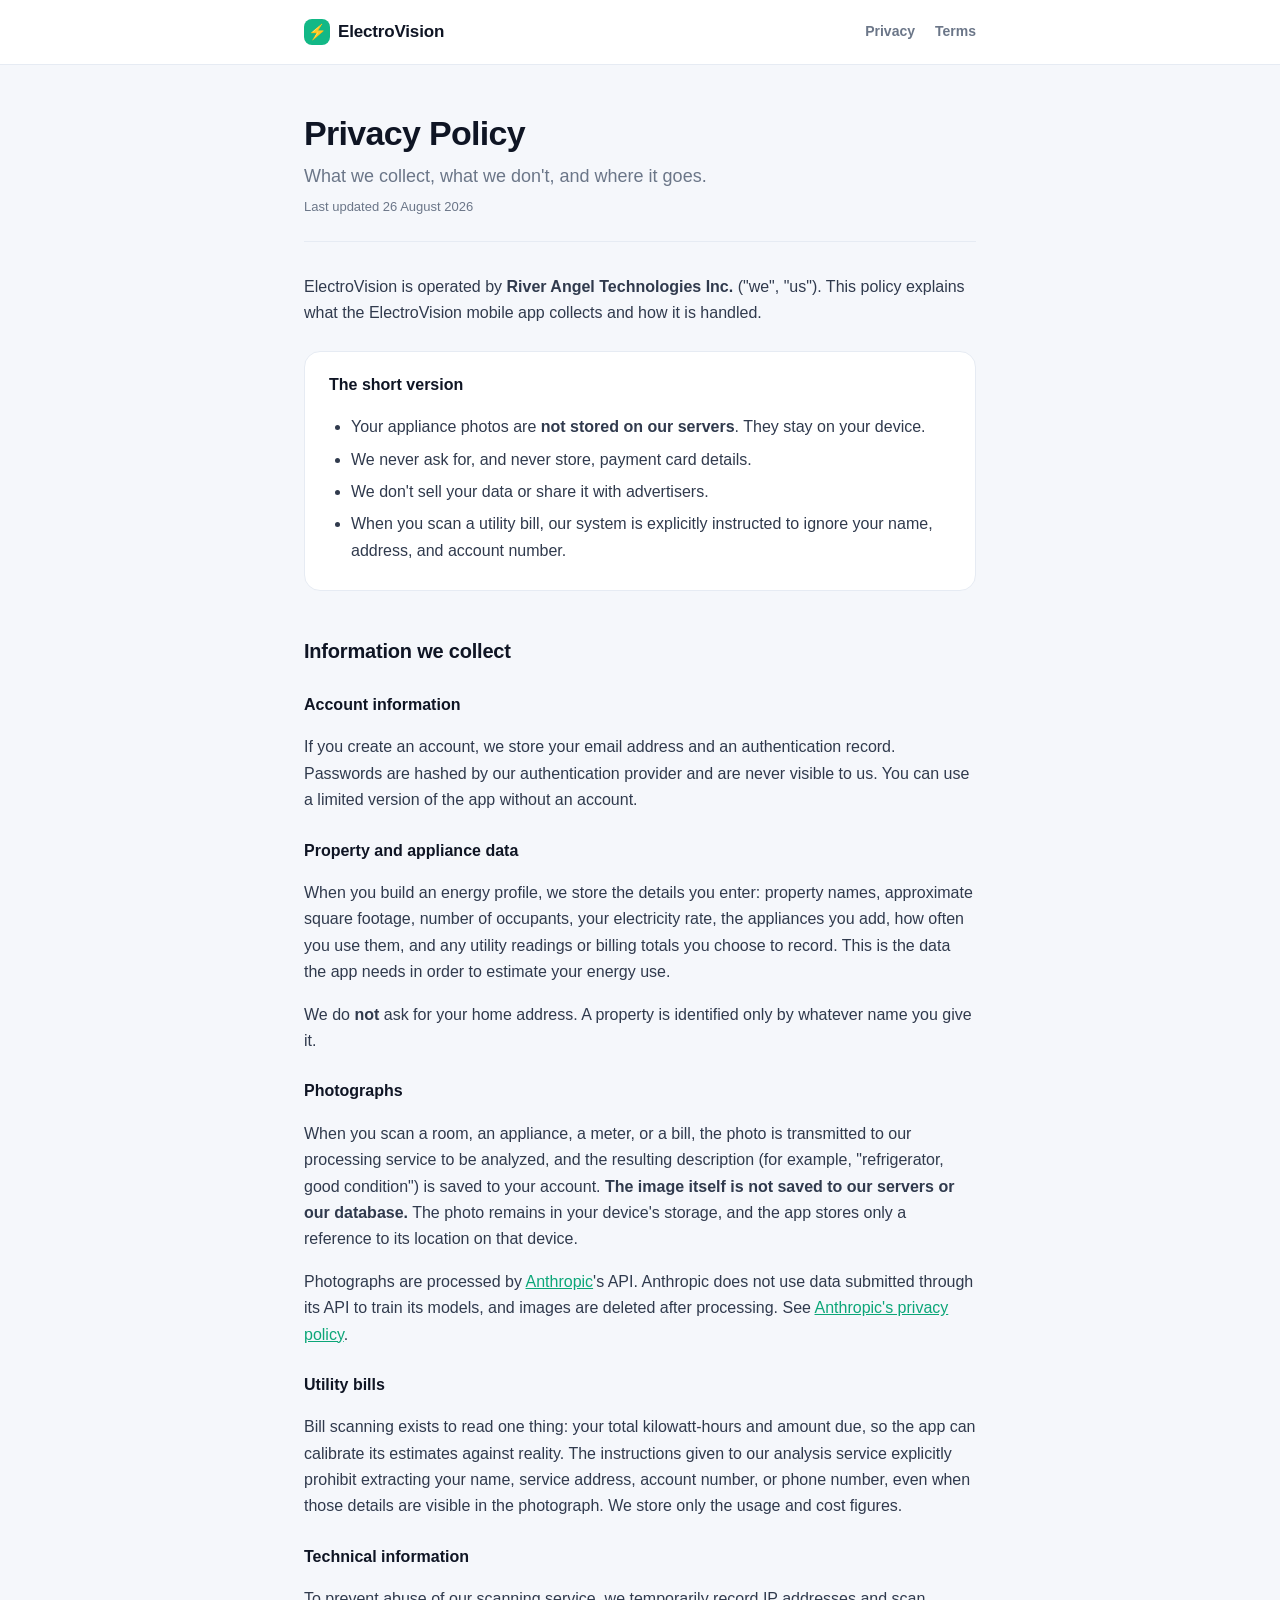
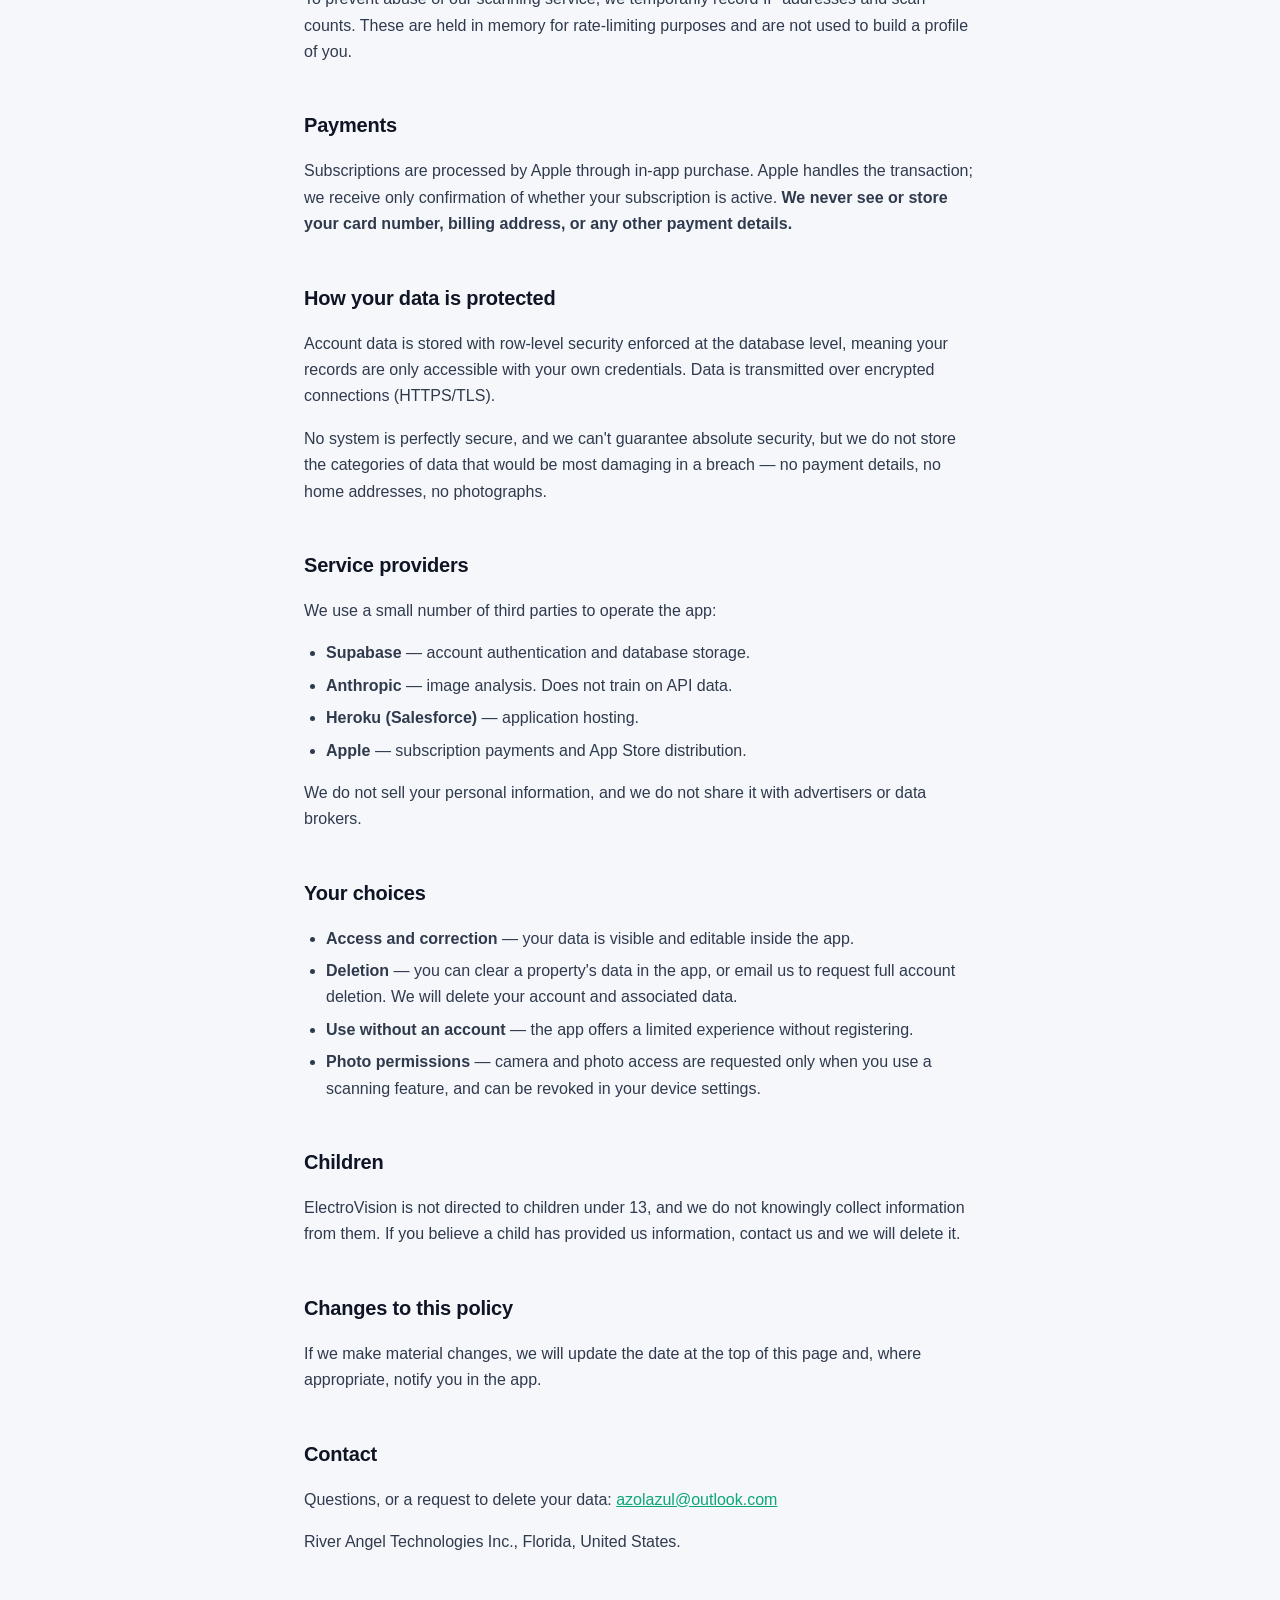
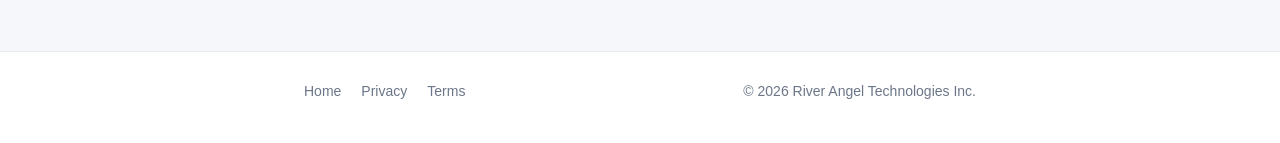
==== privacy/index.html @ 75286576 "Working contact address, and one canonical file per page Contact is azolazul@outlook.com for now. Th" ====
<!doctype html>
<html lang="en">
<head>
<meta charset="utf-8">
<meta name="viewport" content="width=device-width, initial-scale=1">
<title>Privacy Policy — ElectroVision</title>
<meta name="description" content="How ElectroVision handles your data.">
<link rel="stylesheet" href="../style.css">
</head>
<body>

<header>
  <div class="bar">
    <a class="logo" href="/"><span class="spark">&#9889;</span> ElectroVision</a>
    <nav>
      <a href="/privacy/">Privacy</a>
      <a href="/terms/">Terms</a>
    </nav>
  </div>
</header>

<main>
  <h1>Privacy Policy</h1>
  <p class="lede">What we collect, what we don't, and where it goes.</p>
  <p class="updated">Last updated 26 August 2026</p>

  <p>ElectroVision is operated by <strong>River Angel Technologies Inc.</strong>
  ("we", "us"). This policy explains what the ElectroVision mobile app collects
  and how it is handled.</p>

  <div class="card">
    <h3>The short version</h3>
    <ul>
      <li>Your appliance photos are <strong>not stored on our servers</strong>. They stay on your device.</li>
      <li>We never ask for, and never store, payment card details.</li>
      <li>We don't sell your data or share it with advertisers.</li>
      <li>When you scan a utility bill, our system is explicitly instructed to ignore your name, address, and account number.</li>
    </ul>
  </div>

  <h2>Information we collect</h2>

  <h3>Account information</h3>
  <p>If you create an account, we store your email address and an authentication
  record. Passwords are hashed by our authentication provider and are never
  visible to us. You can use a limited version of the app without an account.</p>

  <h3>Property and appliance data</h3>
  <p>When you build an energy profile, we store the details you enter: property
  names, approximate square footage, number of occupants, your electricity rate,
  the appliances you add, how often you use them, and any utility readings or
  billing totals you choose to record. This is the data the app needs in order to
  estimate your energy use.</p>
  <p>We do <strong>not</strong> ask for your home address. A property is
  identified only by whatever name you give it.</p>

  <h3>Photographs</h3>
  <p>When you scan a room, an appliance, a meter, or a bill, the photo is
  transmitted to our processing service to be analyzed, and the resulting
  description (for example, "refrigerator, good condition") is saved to your
  account. <strong>The image itself is not saved to our servers or our
  database.</strong> The photo remains in your device's storage, and the app
  stores only a reference to its location on that device.</p>
  <p>Photographs are processed by <a href="https://www.anthropic.com/">Anthropic</a>'s
  API. Anthropic does not use data submitted through its API to train its models,
  and images are deleted after processing. See
  <a href="https://www.anthropic.com/legal/privacy">Anthropic's privacy policy</a>.</p>

  <h3>Utility bills</h3>
  <p>Bill scanning exists to read one thing: your total kilowatt-hours and
  amount due, so the app can calibrate its estimates against reality. The
  instructions given to our analysis service explicitly prohibit extracting your
  name, service address, account number, or phone number, even when those details
  are visible in the photograph. We store only the usage and cost figures.</p>

  <h3>Technical information</h3>
  <p>To prevent abuse of our scanning service, we temporarily record IP addresses
  and scan counts. These are held in memory for rate-limiting purposes and are
  not used to build a profile of you.</p>

  <h2>Payments</h2>
  <p>Subscriptions are processed by Apple through in-app purchase. Apple handles
  the transaction; we receive only confirmation of whether your subscription is
  active. <strong>We never see or store your card number, billing address, or any
  other payment details.</strong></p>

  <h2>How your data is protected</h2>
  <p>Account data is stored with row-level security enforced at the database
  level, meaning your records are only accessible with your own credentials. Data
  is transmitted over encrypted connections (HTTPS/TLS).</p>
  <p>No system is perfectly secure, and we can't guarantee absolute security, but
  we do not store the categories of data that would be most damaging in a breach
  — no payment details, no home addresses, no photographs.</p>

  <h2>Service providers</h2>
  <p>We use a small number of third parties to operate the app:</p>
  <ul>
    <li><strong>Supabase</strong> — account authentication and database storage.</li>
    <li><strong>Anthropic</strong> — image analysis. Does not train on API data.</li>
    <li><strong>Heroku (Salesforce)</strong> — application hosting.</li>
    <li><strong>Apple</strong> — subscription payments and App Store distribution.</li>
  </ul>
  <p>We do not sell your personal information, and we do not share it with
  advertisers or data brokers.</p>

  <h2>Your choices</h2>
  <ul>
    <li><strong>Access and correction</strong> — your data is visible and editable inside the app.</li>
    <li><strong>Deletion</strong> — you can clear a property's data in the app, or email us to request full account deletion. We will delete your account and associated data.</li>
    <li><strong>Use without an account</strong> — the app offers a limited experience without registering.</li>
    <li><strong>Photo permissions</strong> — camera and photo access are requested only when you use a scanning feature, and can be revoked in your device settings.</li>
  </ul>

  <h2>Children</h2>
  <p>ElectroVision is not directed to children under 13, and we do not knowingly
  collect information from them. If you believe a child has provided us
  information, contact us and we will delete it.</p>

  <h2>Changes to this policy</h2>
  <p>If we make material changes, we will update the date at the top of this page
  and, where appropriate, notify you in the app.</p>

  <h2>Contact</h2>
  <p>Questions, or a request to delete your data:
  <a href="mailto:azolazul@outlook.com">azolazul@outlook.com</a></p>
  <p>River Angel Technologies Inc., Florida, United States.</p>
</main>

<footer>
  <div class="foot">
    <a href="/">Home</a>
    <a href="/privacy/">Privacy</a>
    <a href="/terms/">Terms</a>
    <span class="who">&copy; 2026 River Angel Technologies Inc.</span>
  </div>
</footer>

</body>
</html>
---- style.css ----
/* ElectroVision site — mirrors the app's tokens so the web and product read
   as one thing. Light ground, electric green as the single accent. */
:root {
  --bg: #f5f7fb;
  --surface: #ffffff;
  --ink: #0f1524;
  --ink-soft: #6b7688;
  --line: #e6ebf3;
  --primary: #12b886;
  --primary-dark: #0ca678;
  --maxw: 720px;
}

* { box-sizing: border-box; }

html { -webkit-text-size-adjust: 100%; }

body {
  margin: 0;
  background: var(--bg);
  color: var(--ink);
  font: 16px/1.65 -apple-system, BlinkMacSystemFont, "Segoe UI", Roboto,
        "Helvetica Neue", Arial, sans-serif;
}

header {
  border-bottom: 1px solid var(--line);
  background: var(--surface);
}

.bar {
  max-width: var(--maxw);
  margin: 0 auto;
  padding: 18px 24px;
  display: flex;
  align-items: center;
  gap: 12px;
  flex-wrap: wrap;
}

.logo {
  font-weight: 700;
  font-size: 17px;
  letter-spacing: -0.01em;
  color: var(--ink);
  text-decoration: none;
  display: flex;
  align-items: center;
  gap: 8px;
}

.spark {
  width: 26px; height: 26px;
  border-radius: 8px;
  background: var(--primary);
  display: grid; place-items: center;
  color: #fff; font-size: 15px;
}

nav { margin-left: auto; display: flex; gap: 20px; }

nav a {
  color: var(--ink-soft);
  text-decoration: none;
  font-size: 14px;
  font-weight: 600;
}

nav a:hover { color: var(--primary-dark); }

main {
  max-width: var(--maxw);
  margin: 0 auto;
  padding: 48px 24px 80px;
}

h1 {
  font-size: 34px;
  line-height: 1.2;
  letter-spacing: -0.02em;
  margin: 0 0 8px;
}

h2 {
  font-size: 20px;
  letter-spacing: -0.01em;
  margin: 40px 0 10px;
  padding-top: 4px;
}

h3 { font-size: 16px; margin: 24px 0 6px; }

p, li { color: #303a4d; }

.lede { font-size: 18px; color: var(--ink-soft); margin: 0 0 4px; }

.updated {
  font-size: 13px;
  color: var(--ink-soft);
  margin: 0 0 32px;
  padding-bottom: 24px;
  border-bottom: 1px solid var(--line);
}

.card {
  background: var(--surface);
  border: 1px solid var(--line);
  border-radius: 16px;
  padding: 20px 24px;
  margin: 24px 0;
}

.card h3 { margin-top: 0; }

.card p:last-child, .card ul:last-child { margin-bottom: 0; }

/* A caution card. Amber rather than red — this is something to read carefully,
   not an error. Uses a left rule instead of a full tint so it stays legible. */
.notice {
  border-left: 4px solid var(--amber, #ffb020);
  background: #fffbf2;
  border-color: #f5e3c2;
  border-left-color: #ffb020;
}

ul { padding-left: 22px; }
li { margin: 6px 0; }

a { color: var(--primary-dark); }

code {
  background: #eef2f8;
  padding: 2px 6px;
  border-radius: 5px;
  font-size: 13px;
}

footer {
  border-top: 1px solid var(--line);
  background: var(--surface);
}

.foot {
  max-width: var(--maxw);
  margin: 0 auto;
  padding: 28px 24px 40px;
  font-size: 14px;
  color: var(--ink-soft);
  display: flex;
  gap: 20px;
  flex-wrap: wrap;
}

.foot a { color: var(--ink-soft); text-decoration: none; }
.foot a:hover { color: var(--primary-dark); }
.foot .who { margin-left: auto; }

@media (max-width: 600px) {
  h1 { font-size: 28px; }
  main { padding: 36px 20px 64px; }
  .foot .who { margin-left: 0; width: 100%; }
}
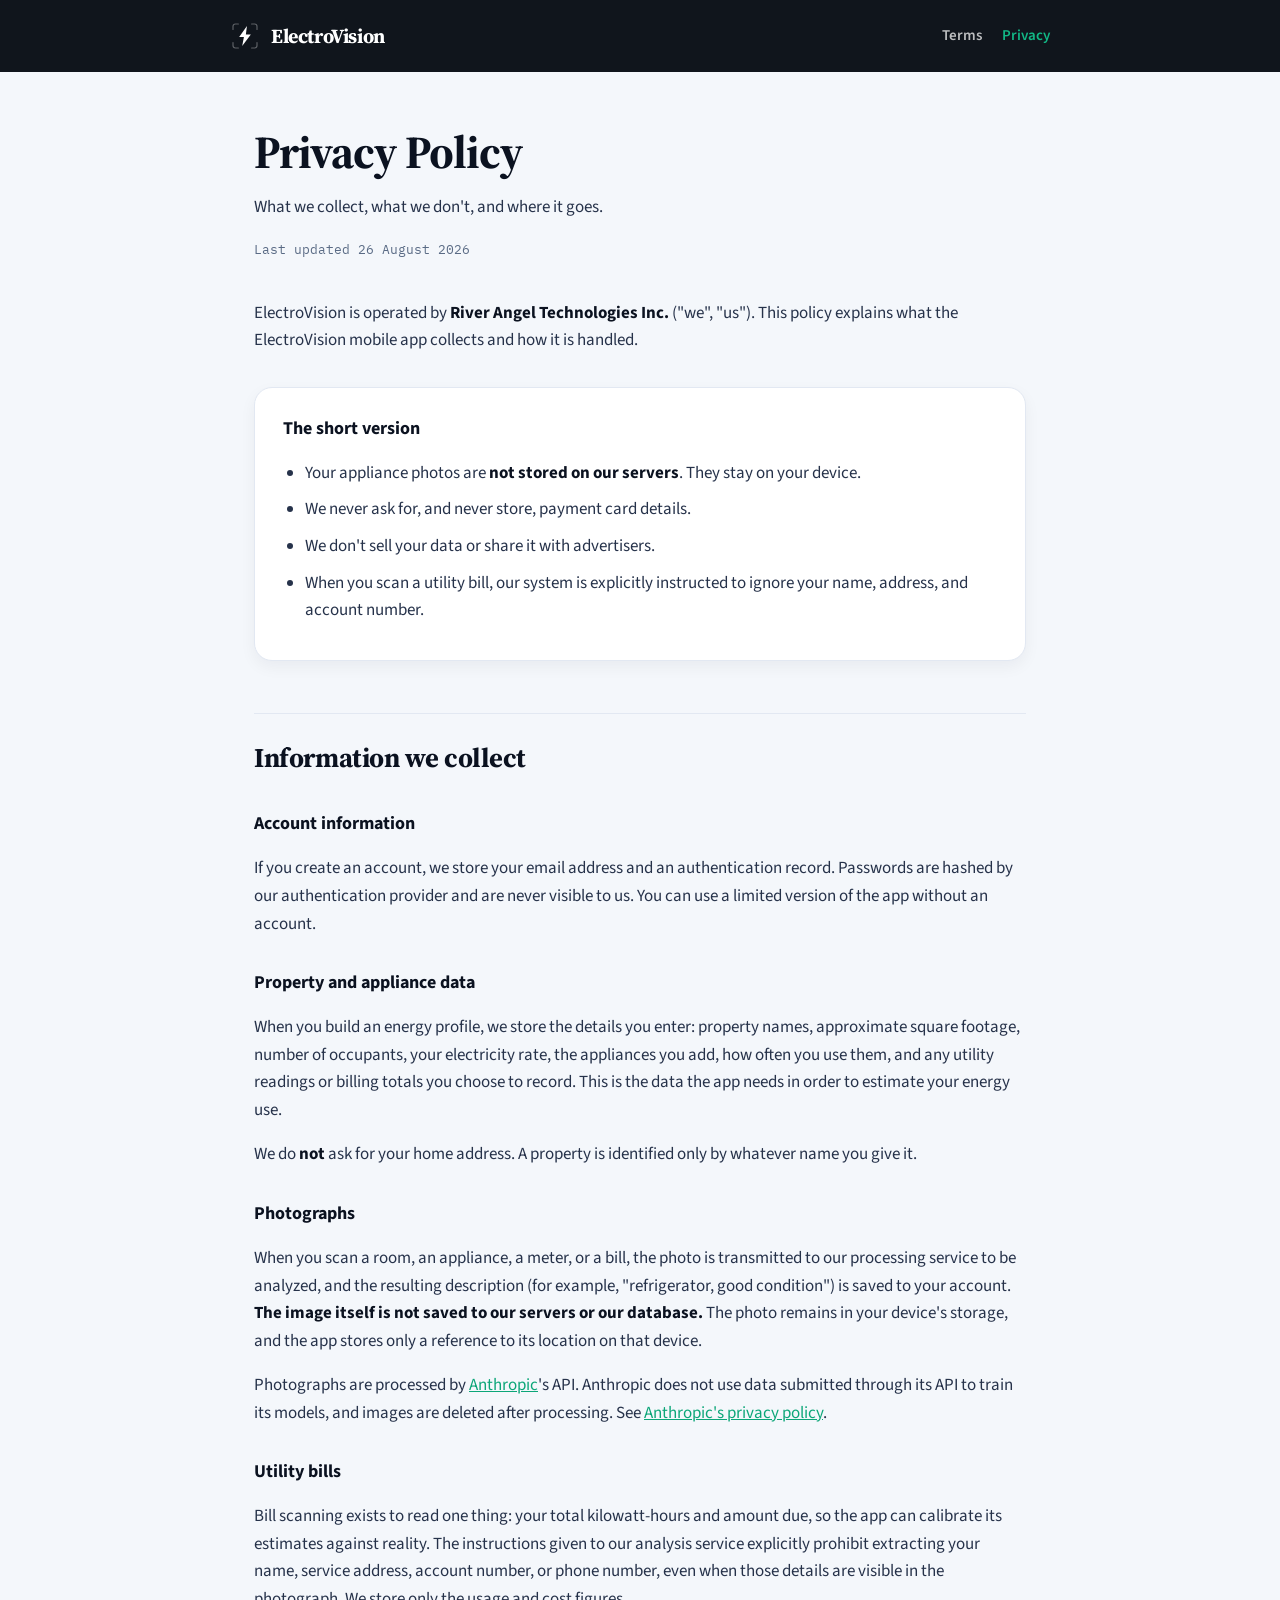
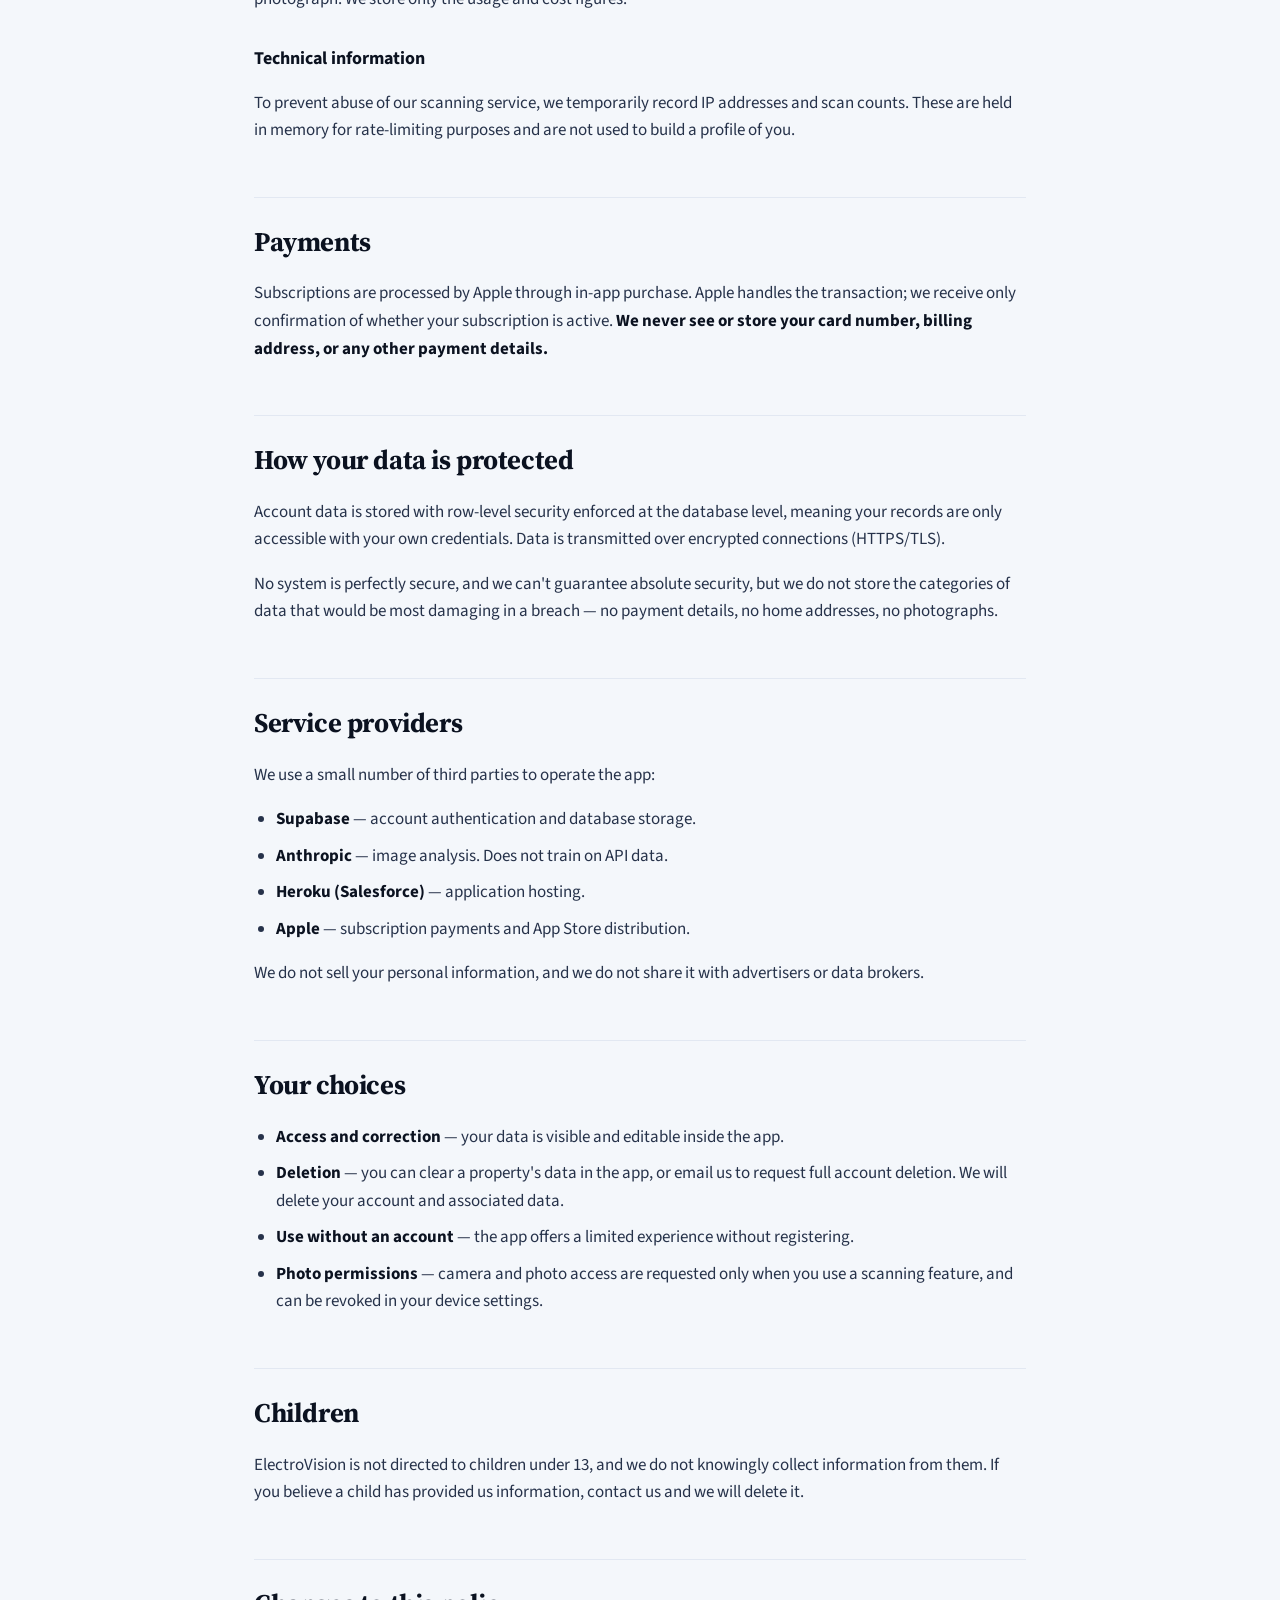
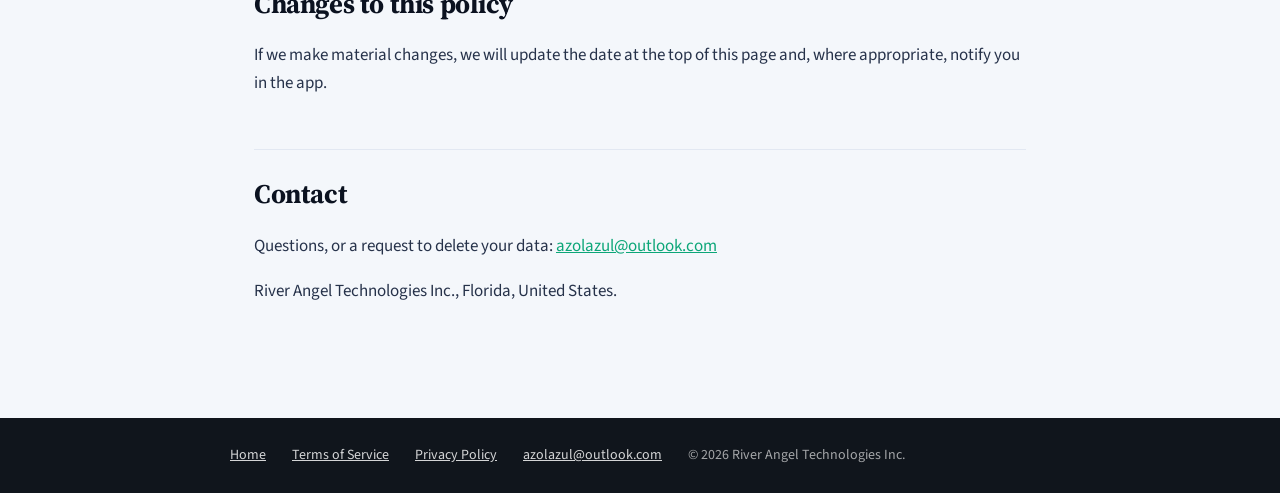
==== commit ab66d7b9: "feat(site): the Claude Design landing page, made responsive Ports the artboard from the design expor" ====
--- a/privacy/index.html
+++ b/privacy/index.html
@@ -5,22 +5,24 @@
 <meta name="viewport" content="width=device-width, initial-scale=1">
 <title>Privacy Policy — ElectroVision</title>
 <meta name="description" content="How ElectroVision handles your data.">
-<link rel="stylesheet" href="../style.css">
+<link rel="icon" href="/favicon.png">
+<link rel="stylesheet" href="/tokens/fonts.css">
+<link rel="stylesheet" href="/legal.css">
 </head>
 <body>
 
-<header>
-  <div class="bar">
-    <a class="logo" href="/"><span class="spark">&#9889;</span> ElectroVision</a>
+<header class="bar">
+  <div class="bar-inner">
+    <a class="brand" href="/"><svg width="30" height="30" viewBox="0 0 100 100" aria-hidden="true"><g fill="none" stroke="rgba(255,255,255,.32)" stroke-width="4" stroke-linecap="round"><path d="M10 28V18a8 8 0 0 1 8-8h10"/><path d="M72 10h10a8 8 0 0 1 8 8v10"/><path d="M90 72v10a8 8 0 0 1-8 8H72"/><path d="M28 90H18a8 8 0 0 1-8-8V72"/></g><path d="M60 4 24 55h22l-8 41 40-53H55z" fill="#FFFFFF" transform="translate(50 50) scale(.72) translate(-51 -50)"/></svg><span>ElectroVision</span></a>
     <nav>
-      <a href="/privacy/">Privacy</a>
       <a href="/terms/">Terms</a>
+      <a href="/privacy/" aria-current="page">Privacy</a>
     </nav>
   </div>
 </header>
 
 <main>
-  <h1>Privacy Policy</h1>
+<h1>Privacy Policy</h1>
   <p class="lede">What we collect, what we don't, and where it goes.</p>
   <p class="updated">Last updated 26 August 2026</p>
 
@@ -129,9 +131,10 @@
 <footer>
   <div class="foot">
     <a href="/">Home</a>
-    <a href="/privacy/">Privacy</a>
-    <a href="/terms/">Terms</a>
-    <span class="who">&copy; 2026 River Angel Technologies Inc.</span>
+    <a href="/terms/">Terms of Service</a>
+    <a href="/privacy/">Privacy Policy</a>
+    <a href="mailto:azolazul@outlook.com">azolazul@outlook.com</a>
+    <span>&copy; 2026 River Angel Technologies Inc.</span>
   </div>
 </footer>
 
--- a/tokens/fonts.css
+++ b/tokens/fonts.css
@@ -0,0 +1,12 @@
+/* ElectroVision webfonts.
+ * The shipped app uses system fonts; the professional pitch deck used
+ * Georgia (serif headings) + Calibri (body). We substitute closely-matched
+ * Google Fonts so the institutional B2B register renders consistently
+ * everywhere, and add IBM Plex Mono for energy data (kWh, $, scores, meter).
+ *
+ * SUBSTITUTION FLAGGED IN README:
+ *   Source Serif 4  ≈ Georgia   (institutional display / big stats)
+ *   Source Sans 3   ≈ Calibri   (UI + body)
+ *   IBM Plex Mono   (new)        (numeric / technical energy data)
+ */
+@import url("https://fonts.googleapis.com/css2?family=Source+Serif+4:ital,opsz,wght@0,8..60,400;0,8..60,500;0,8..60,600;0,8..60,700;1,8..60,400&family=Source+Sans+3:ital,wght@0,400;0,500;0,600;0,700;0,800;1,400&family=Outfit:wght@500;600;700&family=IBM+Plex+Mono:wght@400;500;600;700&display=swap");
--- a/legal.css
+++ b/legal.css
@@ -0,0 +1,96 @@
+/* Terms and Privacy — same brand as the landing page, but set for reading.
+ *
+ * These are long documents someone may actually have to work through, so the
+ * measure is capped and the type is larger than marketing copy. The landing
+ * page's dark hero is deliberately not repeated: a wall of dark grey behind
+ * 2,000 words is hostile to read.
+ */
+:root {
+  --ink: #0B1220;
+  --ink-soft: #5A6B85;
+  --green: #12B886;
+  --green-dark: #0CA678;
+  --ground: #10151C;
+  --page: #F4F7FB;
+  --line: #E2E8F2;
+}
+
+* { box-sizing: border-box; }
+body {
+  margin: 0;
+  background: var(--page);
+  color: var(--ink);
+  font-family: 'Source Sans 3', -apple-system, BlinkMacSystemFont, "Segoe UI", sans-serif;
+  font-size: 17px;
+  line-height: 1.62;
+}
+
+/* --- header --------------------------------------------------------------- */
+.bar {
+  background: var(--ground);
+  padding: 20px 24px;
+}
+.bar-inner {
+  max-width: 820px; margin: 0 auto;
+  display: flex; align-items: center; justify-content: space-between; gap: 20px;
+}
+.brand { display: flex; align-items: center; gap: 11px; text-decoration: none; }
+.brand span {
+  font-family: 'Source Serif 4', Georgia, serif; font-weight: 700;
+  font-size: 20px; letter-spacing: -0.02em; color: #FFFFFF;
+}
+.bar nav { display: flex; gap: 20px; }
+.bar nav a { color: rgba(255,255,255,.72); font-size: 15px; font-weight: 600; text-decoration: none; }
+.bar nav a:hover, .bar nav a[aria-current="page"] { color: var(--green); }
+
+/* --- document ------------------------------------------------------------- */
+main { max-width: 820px; margin: 0 auto; padding: 56px 24px 96px; }
+h1 {
+  font-family: 'Source Serif 4', Georgia, serif; font-weight: 700;
+  font-size: 46px; line-height: 1.06; letter-spacing: -0.02em; margin: 0;
+}
+.sub { color: var(--ink-soft); font-size: 19px; margin: 14px 0 6px; }
+.updated {
+  font-family: 'IBM Plex Mono', ui-monospace, monospace;
+  font-size: 13px; color: var(--ink-soft); margin: 0 0 40px;
+}
+h2 {
+  font-family: 'Source Serif 4', Georgia, serif; font-weight: 700;
+  font-size: 27px; letter-spacing: -0.015em;
+  margin: 52px 0 14px; padding-top: 22px; border-top: 1px solid var(--line);
+}
+h3 { font-size: 18px; font-weight: 700; margin: 30px 0 8px; }
+p, li { color: #26324A; }
+ul { padding-left: 22px; }
+li { margin-bottom: 9px; }
+a { color: var(--green-dark); }
+a:hover { color: var(--green); }
+strong { font-weight: 700; color: var(--ink); }
+
+/* The card carrying the estimates/AI disclaimer. Amber rather than red: this
+   is something to read carefully, not an error. */
+.card {
+  background: #FFFFFF; border: 1px solid var(--line);
+  border-radius: 18px; padding: 26px 28px; margin: 32px 0;
+  box-shadow: 0 6px 16px rgba(11,18,32,.05);
+}
+.card h3 { margin-top: 0; }
+.card p:last-child, .card ul:last-child { margin-bottom: 0; }
+.notice { border-left: 4px solid #FFB020; background: #FFFBF2; border-color: #F5E3C2; }
+
+/* --- footer --------------------------------------------------------------- */
+footer { background: var(--ground); padding: 26px 24px; }
+.foot {
+  max-width: 820px; margin: 0 auto;
+  display: flex; flex-wrap: wrap; gap: 16px 26px; align-items: center;
+  font-size: 14px; color: rgba(255,255,255,.62);
+}
+.foot a { color: rgba(255,255,255,.82); }
+.foot a:hover { color: var(--green); }
+
+@media (max-width: 640px) {
+  body { font-size: 16px; }
+  h1 { font-size: 33px; }
+  h2 { font-size: 23px; }
+  main { padding: 40px 20px 72px; }
+}
